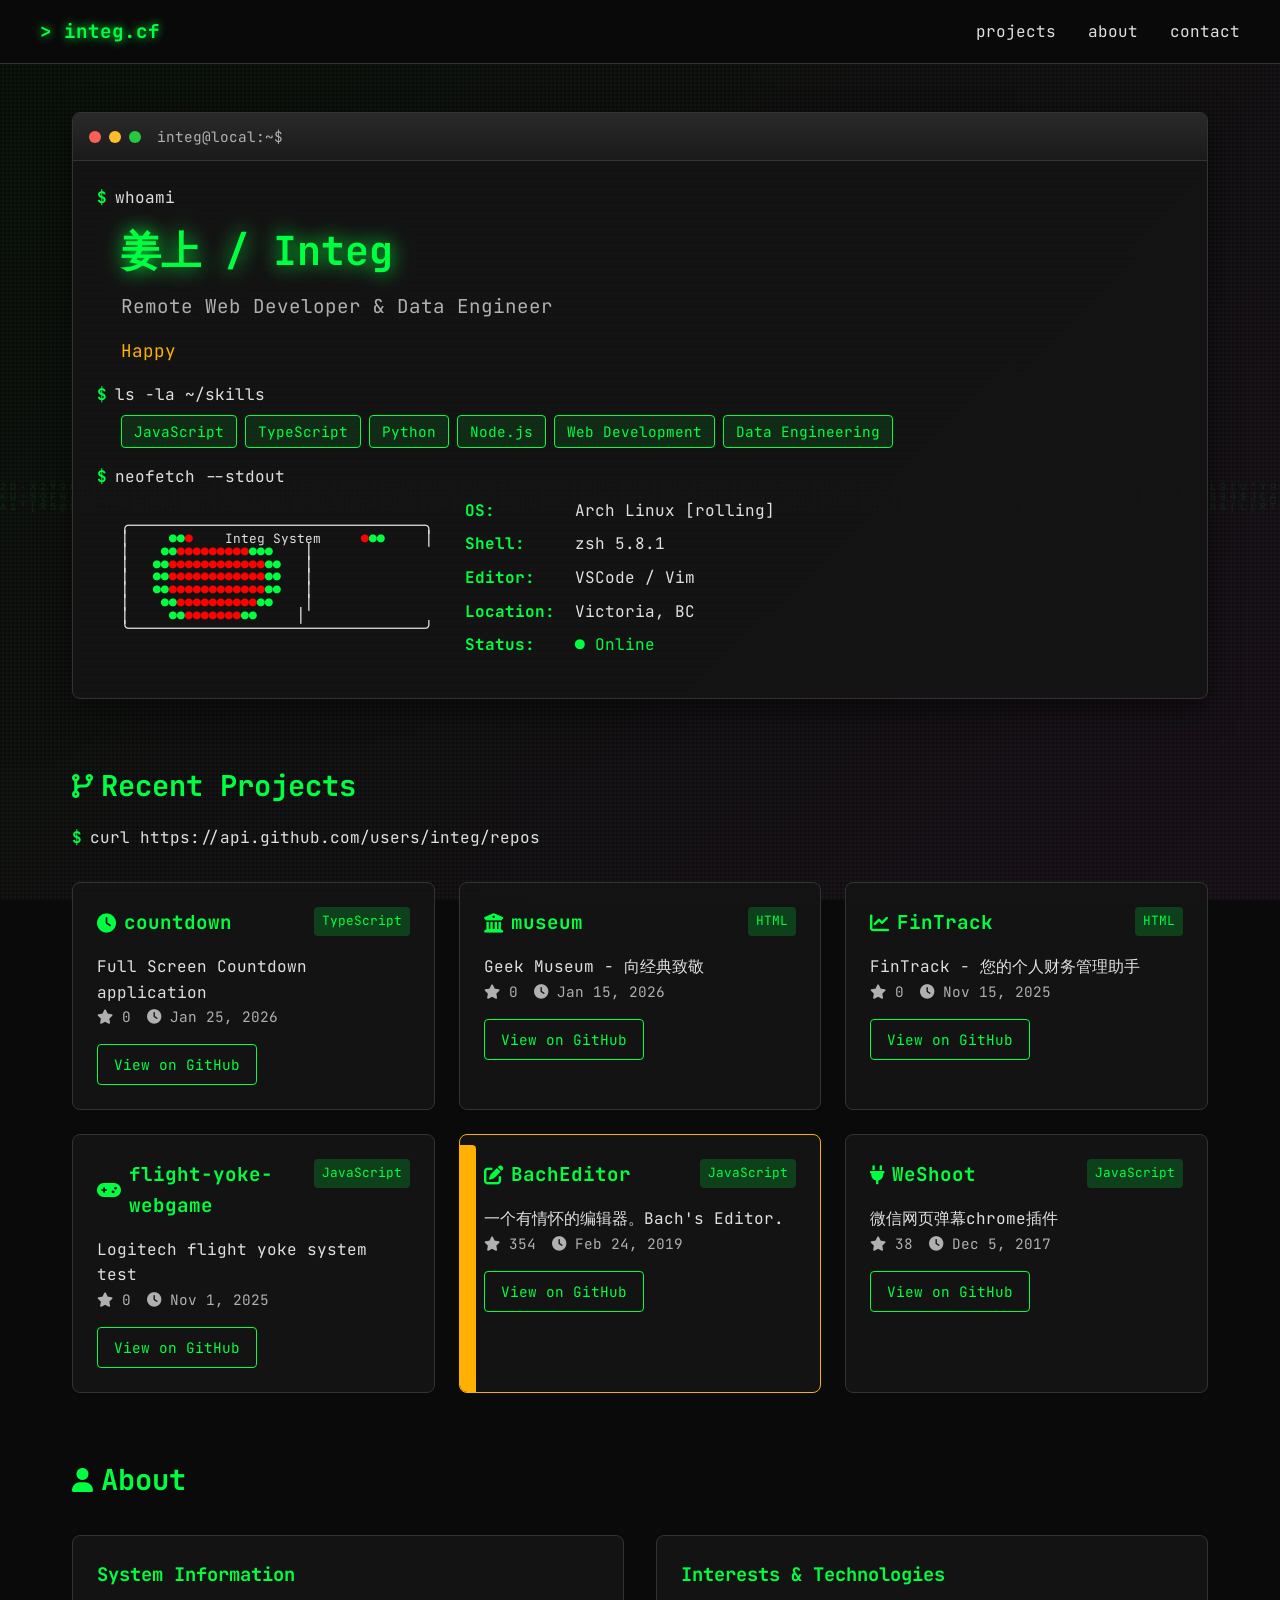
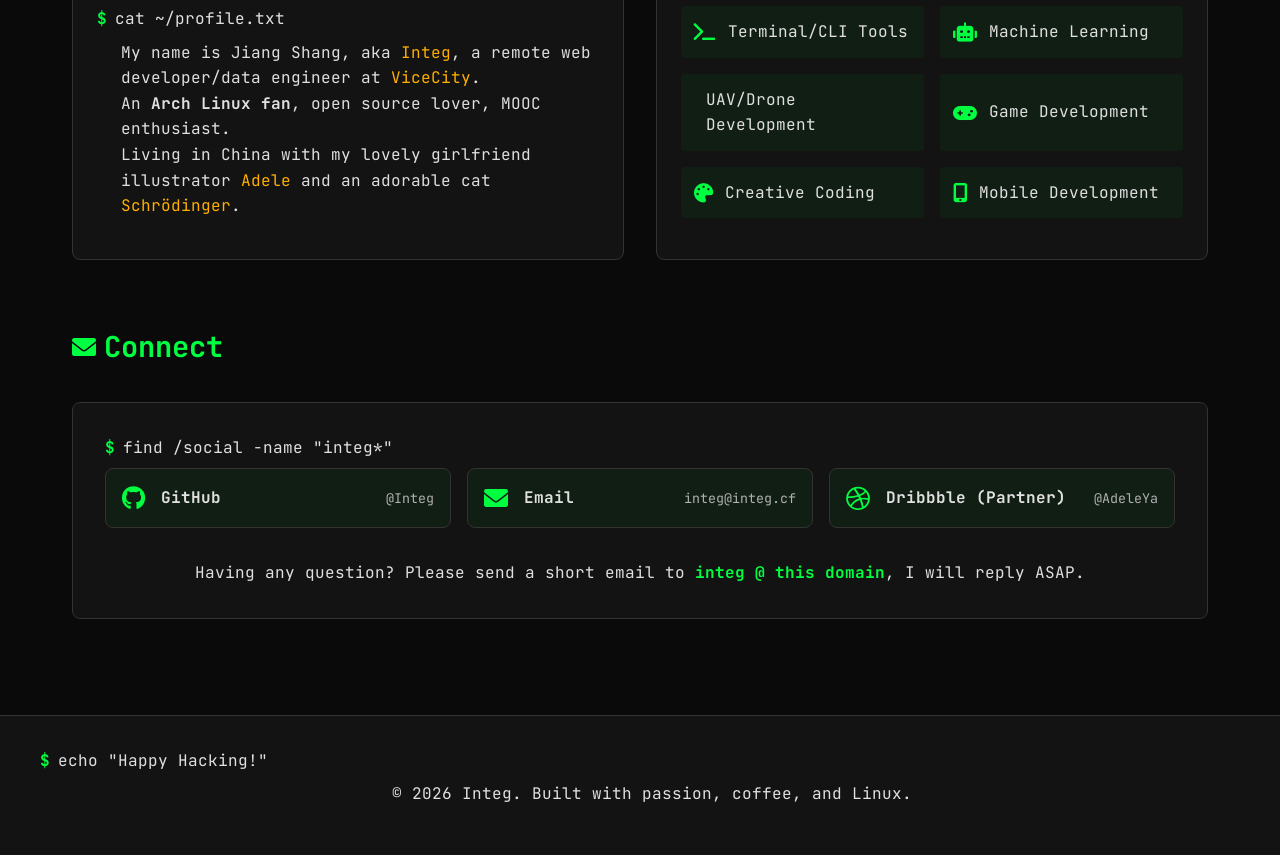
==== index.html @ 6ae7b2b6 "Redesign website with modern geek terminal interface - Add new index.html with terminal-style layout" ====
<!DOCTYPE html>
<html lang="en">
<head>
    <meta charset="UTF-8">
    <meta name="viewport" content="width=device-width, initial-scale=1.0">
    <title>Integ // Happy Hacking!</title>
    <link rel="stylesheet" href="assets/css/style.css">
    <link href="https://fonts.googleapis.com/css2?family=JetBrains+Mono:wght@400;700&family=Space+Mono:wght@400;700&display=swap" rel="stylesheet">
    <link rel="stylesheet" href="https://cdnjs.cloudflare.com/ajax/libs/font-awesome/6.0.0/css/all.min.css">
</head>
<body>
    <div class="matrix-bg"></div>
    
    <header class="header">
        <nav class="nav">
            <div class="nav-brand">&gt; integ.cf</div>
            <div class="nav-menu">
                <a href="#projects" class="nav-link">projects</a>
                <a href="#about" class="nav-link">about</a>
                <a href="#contact" class="nav-link">contact</a>
            </div>
        </nav>
    </header>

    <main class="main">
        <section class="hero">
            <div class="terminal">
                <div class="terminal-header">
                    <div class="terminal-buttons">
                        <span class="btn close"></span>
                        <span class="btn minimize"></span>
                        <span class="btn maximize"></span>
                    </div>
                    <div class="terminal-title">integ@local:~$</div>
                </div>
                <div class="terminal-body">
                    <div class="terminal-line">
                        <span class="prompt">$</span>
                        <span class="command">whoami</span>
                    </div>
                    <div class="output">
                        <h1>姜上 / Integ</h1>
                        <p class="subtitle">Remote Web Developer & Data Engineer</p>
                        <p class="typing-text">Happy Hacking! <span class="cursor">|</span></p>
                    </div>
                    
                    <div class="terminal-line">
                        <span class="prompt">$</span>
                        <span class="command">ls -la ~/skills</span>
                    </div>
                    <div class="output skills">
                        <div class="skill-tag">JavaScript</div>
                        <div class="skill-tag">TypeScript</div>
                        <div class="skill-tag">Python</div>
                        <div class="skill-tag">Node.js</div>
                        <div class="skill-tag">Web Development</div>
                        <div class="skill-tag">Data Engineering</div>
                    </div>

                    <div class="terminal-line">
                        <span class="prompt">$</span>
                        <span class="command">neofetch --stdout</span>
                    </div>
                    <div class="output neofetch">
                        <div class="neofetch-content">
                            <div class="ascii-art">
╭─────────────────────────────────────╮
│     <span class="green">●</span><span class="green">●</span><span class="red">●</span>    Integ System     <span class="red">●</span><span class="green">●</span><span class="green">●</span>     │
│    <span class="green">●</span><span class="green">●</span><span class="red">●</span><span class="red">●</span><span class="red">●</span><span class="red">●</span><span class="red">●</span><span class="red">●</span><span class="red">●</span><span class="red">●</span><span class="red">●</span><span class="green">●</span><span class="green">●</span><span class="green">●</span>    │
│   <span class="green">●</span><span class="green">●</span><span class="red">●</span><span class="red">●</span><span class="red">●</span><span class="red">●</span><span class="red">●</span><span class="red">●</span><span class="red">●</span><span class="red">●</span><span class="red">●</span><span class="red">●</span><span class="red">●</span><span class="red">●</span><span class="green">●</span><span class="green">●</span>   │
│   <span class="green">●</span><span class="green">●</span><span class="red">●</span><span class="red">●</span><span class="red">●</span><span class="red">●</span><span class="red">●</span><span class="red">●</span><span class="red">●</span><span class="red">●</span><span class="red">●</span><span class="red">●</span><span class="red">●</span><span class="red">●</span><span class="green">●</span><span class="green">●</span>   │
│   <span class="green">●</span><span class="green">●</span><span class="red">●</span><span class="red">●</span><span class="red">●</span><span class="red">●</span><span class="red">●</span><span class="red">●</span><span class="red">●</span><span class="red">●</span><span class="red">●</span><span class="red">●</span><span class="red">●</span><span class="red">●</span><span class="green">●</span><span class="green">●</span>   │
│    <span class="green">●</span><span class="green">●</span><span class="red">●</span><span class="red">●</span><span class="red">●</span><span class="red">●</span><span class="red">●</span><span class="red">●</span><span class="red">●</span><span class="red">●</span><span class="red">●</span><span class="red">●</span><span class="green">●</span><span class="green">●</span>    │
│     <span class="green">●</span><span class="green">●</span><span class="red">●</span><span class="red">●</span><span class="red">●</span><span class="red">●</span><span class="red">●</span><span class="red">●</span><span class="red">●</span><span class="green">●</span><span class="green">●</span>     │
╰─────────────────────────────────────╯
                            </div>
                            <div class="system-info">
                                <div><span class="label">OS:</span> Arch Linux [rolling]</div>
                                <div><span class="label">Shell:</span> zsh 5.8.1</div>
                                <div><span class="label">Editor:</span> VSCode / Vim</div>
                                <div><span class="label">Location:</span> Victoria, BC</div>
                                <div><span class="label">Status:</span> <span class="green">● Online</span></div>
                            </div>
                        </div>
                    </div>
                </div>
            </div>
        </section>

        <section id="projects" class="projects">
            <div class="section-header">
                <h2><i class="fas fa-code-branch"></i> Recent Projects</h2>
                <div class="terminal-line">
                    <span class="prompt">$</span>
                    <span class="command">curl https://api.github.com/users/integ/repos</span>
                </div>
            </div>
            
            <div class="projects-grid">
                <div class="project-card">
                    <div class="project-header">
                        <h3><i class="fas fa-clock"></i> countdown</h3>
                        <span class="project-lang">TypeScript</span>
                    </div>
                    <p>Full Screen Countdown application</p>
                    <div class="project-stats">
                        <span class="stars"><i class="fas fa-star"></i> 0</span>
                        <span class="updated"><i class="fas fa-clock"></i> Jan 25, 2026</span>
                    </div>
                    <a href="https://github.com/Integ/countdown" target="_blank" class="project-link">View on GitHub</a>
                </div>

                <div class="project-card">
                    <div class="project-header">
                        <h3><i class="fas fa-museum"></i> museum</h3>
                        <span class="project-lang">HTML</span>
                    </div>
                    <p>Geek Museum - 向经典致敬</p>
                    <div class="project-stats">
                        <span class="stars"><i class="fas fa-star"></i> 0</span>
                        <span class="updated"><i class="fas fa-clock"></i> Jan 15, 2026</span>
                    </div>
                    <a href="https://github.com/Integ/museum" target="_blank" class="project-link">View on GitHub</a>
                </div>

                <div class="project-card">
                    <div class="project-header">
                        <h3><i class="fas fa-chart-line"></i> FinTrack</h3>
                        <span class="project-lang">HTML</span>
                    </div>
                    <p>FinTrack - 您的个人财务管理助手</p>
                    <div class="project-stats">
                        <span class="stars"><i class="fas fa-star"></i> 0</span>
                        <span class="updated"><i class="fas fa-clock"></i> Nov 15, 2025</span>
                    </div>
                    <a href="https://github.com/Integ/FinTrack" target="_blank" class="project-link">View on GitHub</a>
                </div>

                <div class="project-card">
                    <div class="project-header">
                        <h3><i class="fas fa-gamepad"></i> flight-yoke-webgame</h3>
                        <span class="project-lang">JavaScript</span>
                    </div>
                    <p>Logitech flight yoke system test</p>
                    <div class="project-stats">
                        <span class="stars"><i class="fas fa-star"></i> 0</span>
                        <span class="updated"><i class="fas fa-clock"></i> Nov 1, 2025</span>
                    </div>
                    <a href="https://github.com/Integ/flight-yoke-webgame" target="_blank" class="project-link">View on GitHub</a>
                </div>

                <div class="project-card featured">
                    <div class="project-header">
                        <h3><i class="fas fa-edit"></i> BachEditor</h3>
                        <span class="project-lang">JavaScript</span>
                    </div>
                    <p>一个有情怀的编辑器。Bach's Editor.</p>
                    <div class="project-stats">
                        <span class="stars"><i class="fas fa-star"></i> 354</span>
                        <span class="updated"><i class="fas fa-clock"></i> Feb 24, 2019</span>
                    </div>
                    <a href="https://github.com/Integ/BachEditor" target="_blank" class="project-link">View on GitHub</a>
                </div>

                <div class="project-card">
                    <div class="project-header">
                        <h3><i class="fas fa-plug"></i> WeShoot</h3>
                        <span class="project-lang">JavaScript</span>
                    </div>
                    <p>微信网页弹幕chrome插件</p>
                    <div class="project-stats">
                        <span class="stars"><i class="fas fa-star"></i> 38</span>
                        <span class="updated"><i class="fas fa-clock"></i> Dec 5, 2017</span>
                    </div>
                    <a href="https://github.com/Integ/WeShoot" target="_blank" class="project-link">View on GitHub</a>
                </div>
            </div>
        </section>

        <section id="about" class="about">
            <div class="section-header">
                <h2><i class="fas fa-user"></i> About</h2>
            </div>
            
            <div class="about-content">
                <div class="about-card">
                    <h3>System Information</h3>
                    <div class="terminal-line">
                        <span class="prompt">$</span>
                        <span class="command">cat ~/profile.txt</span>
                    </div>
                    <div class="output">
                        <p>My name is Jiang Shang, aka <a href="https://github.com/Integ">Integ</a>, a remote web developer/data engineer at <a href="http://vice.city">ViceCity</a>.</p>
                        <p>An <strong>Arch Linux fan</strong>, open source lover, MOOC enthusiast.</p>
                        <p>Living in China with my lovely girlfriend illustrator <a href="https://dribbble.com/AdeleYa">Adele</a> and an adorable cat <a href="https://photos.app.goo.gl/PA9k623hd6V7oSvd7">Schrödinger</a>.</p>
                    </div>
                </div>

                <div class="about-card">
                    <h3>Interests & Technologies</h3>
                    <div class="interests-grid">
                        <div class="interest-item">
                            <i class="fas fa-terminal"></i>
                            <span>Terminal/CLI Tools</span>
                        </div>
                        <div class="interest-item">
                            <i class="fas fa-robot"></i>
                            <span>Machine Learning</span>
                        </div>
                        <div class="interest-item">
                            <i class="fas fa-drone"></i>
                            <span>UAV/Drone Development</span>
                        </div>
                        <div class="interest-item">
                            <i class="fas fa-gamepad"></i>
                            <span>Game Development</span>
                        </div>
                        <div class="interest-item">
                            <i class="fas fa-palette"></i>
                            <span>Creative Coding</span>
                        </div>
                        <div class="interest-item">
                            <i class="fas fa-mobile-alt"></i>
                            <span>Mobile Development</span>
                        </div>
                    </div>
                </div>
            </div>
        </section>

        <section id="contact" class="contact">
            <div class="section-header">
                <h2><i class="fas fa-envelope"></i> Connect</h2>
            </div>
            
            <div class="contact-content">
                <div class="terminal-line">
                    <span class="prompt">$</span>
                    <span class="command">find /social -name "integ*"</span>
                </div>
                
                <div class="social-links">
                    <a href="https://github.com/Integ" target="_blank" class="social-link">
                        <i class="fab fa-github"></i>
                        <span>GitHub</span>
                        <small>@Integ</small>
                    </a>
                    <a href="mailto:integ@integ.cf" class="social-link">
                        <i class="fas fa-envelope"></i>
                        <span>Email</span>
                        <small>integ@integ.cf</small>
                    </a>
                    <a href="https://dribbble.com/AdeleYa" target="_blank" class="social-link">
                        <i class="fab fa-dribbble"></i>
                        <span>Dribbble (Partner)</span>
                        <small>@AdeleYa</small>
                    </a>
                </div>

                <div class="contact-form">
                    <p>Having any question? Please send a short email to <strong>integ @ this domain</strong>, I will reply ASAP.</p>
                </div>
            </div>
        </section>
    </main>

    <footer class="footer">
        <div class="footer-content">
            <div class="terminal-line">
                <span class="prompt">$</span>
                <span class="command">echo "Happy Hacking!"</span>
            </div>
            <div class="output">
                <p>&copy; 2026 Integ. Built with passion, coffee, and Linux.</p>
            </div>
        </div>
    </footer>

    <script src="assets/js/main.js"></script>
</body>
</html>
---- assets/css/style.css ----
/* Reset and Base Styles */
* {
    margin: 0;
    padding: 0;
    box-sizing: border-box;
}

:root {
    --terminal-green: #00ff00;
    --terminal-amber: #ffb000;
    --terminal-red: #ff0000;
    --terminal-bg: #0a0a0a;
    --terminal-border: #333;
    --text-primary: #e0e0e0;
    --text-secondary: #b0b0b0;
    --accent-color: #00ff41;
    --card-bg: rgba(20, 20, 20, 0.9);
    --hover-bg: rgba(0, 255, 65, 0.1);
}

body {
    font-family: 'JetBrains Mono', 'Space Mono', monospace;
    background: var(--terminal-bg);
    color: var(--text-primary);
    line-height: 1.6;
    overflow-x: hidden;
    min-height: 100vh;
}

/* Matrix Background Effect */
.matrix-bg {
    position: fixed;
    top: 0;
    left: 0;
    width: 100%;
    height: 100%;
    background: linear-gradient(135deg, #0a0a0a 0%, #1a0a1a 100%);
    z-index: -2;
}

.matrix-bg::before {
    content: '';
    position: absolute;
    top: 0;
    left: 0;
    width: 100%;
    height: 100%;
    background: 
        repeating-linear-gradient(
            0deg,
            transparent,
            transparent 2px,
            rgba(0, 255, 0, 0.03) 2px,
            rgba(0, 255, 0, 0.03) 4px
        ),
        repeating-linear-gradient(
            90deg,
            transparent,
            transparent 2px,
            rgba(0, 255, 0, 0.03) 2px,
            rgba(0, 255, 0, 0.03) 4px
        );
    animation: matrix-scan 20s linear infinite;
    z-index: -1;
}

@keyframes matrix-scan {
    0% { transform: translateY(0); }
    100% { transform: translateY(20px); }
}

/* Header and Navigation */
.header {
    position: fixed;
    top: 0;
    width: 100%;
    background: rgba(10, 10, 10, 0.95);
    backdrop-filter: blur(10px);
    border-bottom: 1px solid var(--terminal-border);
    z-index: 1000;
    padding: 1rem 2rem;
}

.nav {
    display: flex;
    justify-content: space-between;
    align-items: center;
    max-width: 1200px;
    margin: 0 auto;
}

.nav-brand {
    font-size: 1.2rem;
    font-weight: 700;
    color: var(--accent-color);
    text-shadow: 0 0 10px var(--accent-color);
}

.nav-menu {
    display: flex;
    gap: 2rem;
}

.nav-link {
    color: var(--text-primary);
    text-decoration: none;
    transition: all 0.3s ease;
    position: relative;
}

.nav-link:hover {
    color: var(--accent-color);
    text-shadow: 0 0 5px var(--accent-color);
}

.nav-link::after {
    content: '';
    position: absolute;
    bottom: -5px;
    left: 0;
    width: 0;
    height: 2px;
    background: var(--accent-color);
    transition: width 0.3s ease;
}

.nav-link:hover::after {
    width: 100%;
}

/* Main Content */
.main {
    margin-top: 80px;
    padding: 2rem;
    max-width: 1200px;
    margin-left: auto;
    margin-right: auto;
}

/* Terminal Component */
.terminal {
    background: var(--card-bg);
    border: 1px solid var(--terminal-border);
    border-radius: 8px;
    overflow: hidden;
    margin-bottom: 2rem;
    box-shadow: 0 10px 30px rgba(0, 0, 0, 0.5);
}

.terminal-header {
    background: linear-gradient(180deg, #2a2a2a 0%, #1a1a1a 100%);
    padding: 0.75rem 1rem;
    display: flex;
    align-items: center;
    gap: 1rem;
    border-bottom: 1px solid var(--terminal-border);
}

.terminal-buttons {
    display: flex;
    gap: 0.5rem;
}

.btn {
    width: 12px;
    height: 12px;
    border-radius: 50%;
    display: inline-block;
}

.btn.close { background: #ff5f56; }
.btn.minimize { background: #ffbd2e; }
.btn.maximize { background: #27c93f; }

.terminal-title {
    flex: 1;
    font-size: 0.9rem;
    color: var(--text-secondary);
}

.terminal-body {
    padding: 1.5rem;
    font-family: 'JetBrains Mono', monospace;
}

.terminal-line {
    display: flex;
    align-items: center;
    margin-bottom: 0.5rem;
}

.prompt {
    color: var(--accent-color);
    margin-right: 0.5rem;
    font-weight: bold;
}

.command {
    color: var(--text-primary);
}

.output {
    margin-left: 1.5rem;
    margin-bottom: 1rem;
}

.output h1 {
    color: var(--accent-color);
    font-size: 2.5rem;
    margin-bottom: 0.5rem;
    text-shadow: 0 0 20px var(--accent-color);
}

.subtitle {
    color: var(--text-secondary);
    font-size: 1.2rem;
    margin-bottom: 1rem;
}

.typing-text {
    color: var(--terminal-amber);
    font-size: 1.1rem;
}

.cursor {
    animation: blink 1s infinite;
}

@keyframes blink {
    0%, 50% { opacity: 1; }
    51%, 100% { opacity: 0; }
}

/* Skills */
.skills {
    display: flex;
    flex-wrap: wrap;
    gap: 0.5rem;
}

.skill-tag {
    background: rgba(0, 255, 65, 0.1);
    border: 1px solid var(--accent-color);
    color: var(--accent-color);
    padding: 0.25rem 0.75rem;
    border-radius: 4px;
    font-size: 0.9rem;
}

/* Neofetch Output */
.neofetch-content {
    display: flex;
    gap: 2rem;
    align-items: center;
}

.ascii-art {
    font-size: 0.8rem;
    line-height: 1;
    white-space: pre;
}

.green { color: var(--accent-color); }
.red { color: var(--terminal-red); }

.system-info {
    display: flex;
    flex-direction: column;
    gap: 0.5rem;
}

.label {
    color: var(--accent-color);
    font-weight: bold;
    min-width: 100px;
    display: inline-block;
}

/* Sections */
section {
    margin-bottom: 4rem;
}

.section-header {
    margin-bottom: 2rem;
}

.section-header h2 {
    color: var(--accent-color);
    font-size: 1.8rem;
    margin-bottom: 1rem;
    display: flex;
    align-items: center;
    gap: 0.5rem;
}

.section-header h2 i {
    font-size: 1.5rem;
}

/* Projects Grid */
.projects-grid {
    display: grid;
    grid-template-columns: repeat(auto-fit, minmax(350px, 1fr));
    gap: 1.5rem;
}

.project-card {
    background: var(--card-bg);
    border: 1px solid var(--terminal-border);
    border-radius: 8px;
    padding: 1.5rem;
    transition: all 0.3s ease;
    position: relative;
    overflow: hidden;
}

.project-card::before {
    content: '';
    position: absolute;
    top: 0;
    left: -100%;
    width: 100%;
    height: 100%;
    background: linear-gradient(90deg, transparent, rgba(0, 255, 65, 0.1), transparent);
    transition: left 0.5s ease;
}

.project-card:hover::before {
    left: 100%;
}

.project-card:hover {
    border-color: var(--accent-color);
    transform: translateY(-5px);
    box-shadow: 0 10px 30px rgba(0, 255, 65, 0.2);
}

.project-card.featured {
    border-color: var(--terminal-amber);
}

.project-card.featured::before {
    content: '⭐ FEATURED';
    position: absolute;
    top: 10px;
    right: 10px;
    background: var(--terminal-amber);
    color: var(--terminal-bg);
    padding: 0.25rem 0.5rem;
    border-radius: 4px;
    font-size: 0.7rem;
    font-weight: bold;
}

.project-header {
    display: flex;
    justify-content: space-between;
    align-items: flex-start;
    margin-bottom: 1rem;
}

.project-header h3 {
    color: var(--accent-color);
    font-size: 1.2rem;
    display: flex;
    align-items: center;
    gap: 0.5rem;
}

.project-lang {
    background: rgba(0, 255, 65, 0.2);
    color: var(--accent-color);
    padding: 0.25rem 0.5rem;
    border-radius: 4px;
    font-size: 0.8rem;
}

.project-stats {
    display: flex;
    gap: 1rem;
    margin-bottom: 1rem;
    color: var(--text-secondary);
    font-size: 0.9rem;
}

.project-link {
    display: inline-block;
    background: transparent;
    color: var(--accent-color);
    text-decoration: none;
    border: 1px solid var(--accent-color);
    padding: 0.5rem 1rem;
    border-radius: 4px;
    transition: all 0.3s ease;
    font-size: 0.9rem;
}

.project-link:hover {
    background: var(--accent-color);
    color: var(--terminal-bg);
    box-shadow: 0 0 15px var(--accent-color);
}

/* About Section */
.about-content {
    display: grid;
    grid-template-columns: 1fr 1fr;
    gap: 2rem;
}

.about-card {
    background: var(--card-bg);
    border: 1px solid var(--terminal-border);
    border-radius: 8px;
    padding: 1.5rem;
}

.about-card h3 {
    color: var(--accent-color);
    margin-bottom: 1rem;
    display: flex;
    align-items: center;
    gap: 0.5rem;
}

.about-card a {
    color: var(--terminal-amber);
    text-decoration: none;
}

.about-card a:hover {
    text-decoration: underline;
}

.interests-grid {
    display: grid;
    grid-template-columns: repeat(2, 1fr);
    gap: 1rem;
}

.interest-item {
    display: flex;
    align-items: center;
    gap: 0.75rem;
    padding: 0.75rem;
    background: rgba(0, 255, 65, 0.05);
    border: 1px solid transparent;
    border-radius: 4px;
    transition: all 0.3s ease;
}

.interest-item:hover {
    border-color: var(--accent-color);
    background: rgba(0, 255, 65, 0.1);
}

.interest-item i {
    color: var(--accent-color);
    font-size: 1.2rem;
}

/* Contact Section */
.contact-content {
    background: var(--card-bg);
    border: 1px solid var(--terminal-border);
    border-radius: 8px;
    padding: 2rem;
}

.social-links {
    display: grid;
    grid-template-columns: repeat(auto-fit, minmax(250px, 1fr));
    gap: 1rem;
    margin-bottom: 2rem;
}

.social-link {
    display: flex;
    align-items: center;
    gap: 1rem;
    padding: 1rem;
    background: rgba(0, 255, 65, 0.05);
    border: 1px solid var(--terminal-border);
    border-radius: 8px;
    text-decoration: none;
    color: var(--text-primary);
    transition: all 0.3s ease;
}

.social-link:hover {
    border-color: var(--accent-color);
    background: rgba(0, 255, 65, 0.1);
    transform: translateY(-2px);
}

.social-link i {
    font-size: 1.5rem;
    color: var(--accent-color);
}

.social-link span {
    font-weight: bold;
}

.social-link small {
    color: var(--text-secondary);
    margin-left: auto;
}

.contact-form {
    text-align: center;
}

.contact-form strong {
    color: var(--accent-color);
}

/* Footer */
.footer {
    background: var(--card-bg);
    border-top: 1px solid var(--terminal-border);
    padding: 2rem;
    text-align: center;
}

.footer-content {
    max-width: 1200px;
    margin: 0 auto;
}

/* Responsive Design */
@media (max-width: 768px) {
    .nav {
        flex-direction: column;
        gap: 1rem;
    }
    
    .main {
        margin-top: 120px;
        padding: 1rem;
    }
    
    .neofetch-content {
        flex-direction: column;
        align-items: flex-start;
    }
    
    .projects-grid {
        grid-template-columns: 1fr;
    }
    
    .about-content {
        grid-template-columns: 1fr;
    }
    
    .social-links {
        grid-template-columns: 1fr;
    }
    
    .interests-grid {
        grid-template-columns: 1fr;
    }
    
    .ascii-art {
        font-size: 0.6rem;
    }
}

/* Scrollbar Styling */
::-webkit-scrollbar {
    width: 8px;
}

::-webkit-scrollbar-track {
    background: var(--terminal-bg);
}

::-webkit-scrollbar-thumb {
    background: var(--accent-color);
    border-radius: 4px;
}

::-webkit-scrollbar-thumb:hover {
    background: var(--terminal-amber);
}

/* Selection */
::selection {
    background: var(--accent-color);
    color: var(--terminal-bg);
}

::-moz-selection {
    background: var(--accent-color);
    color: var(--terminal-bg);
}
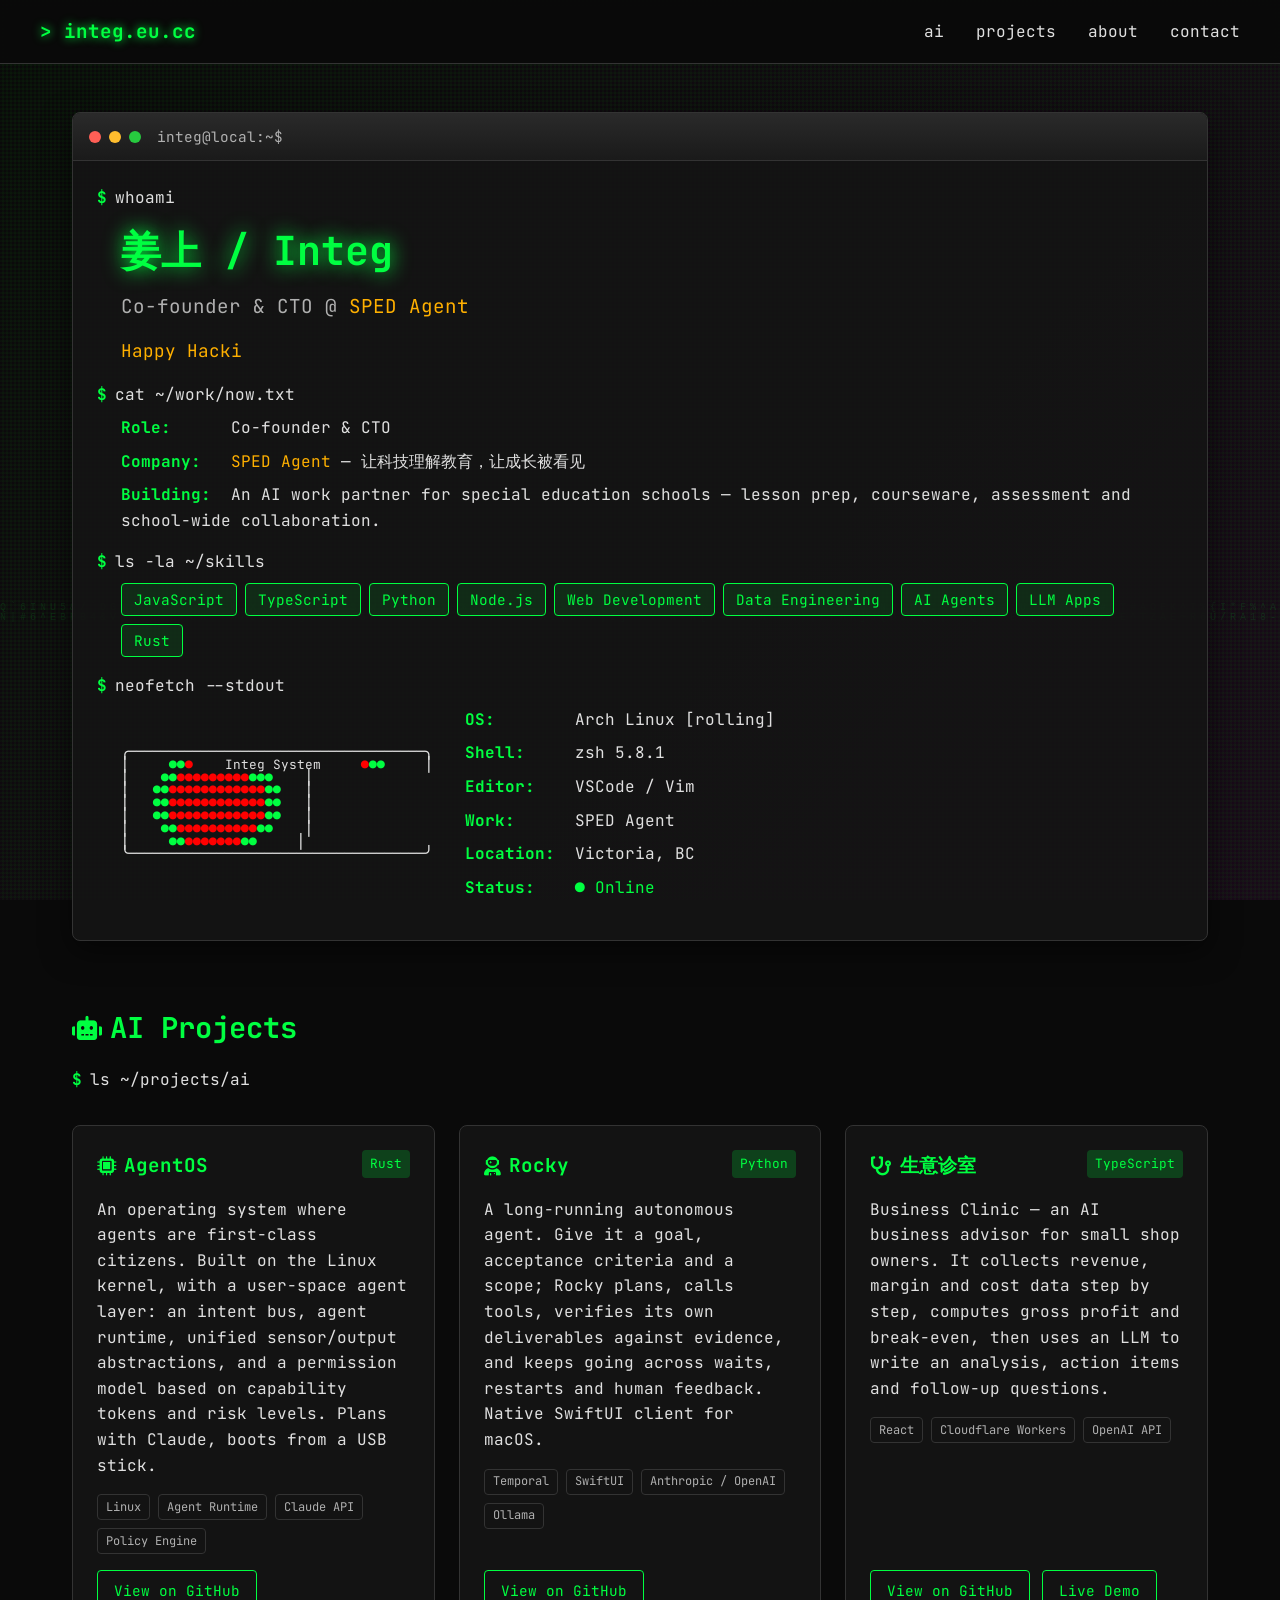
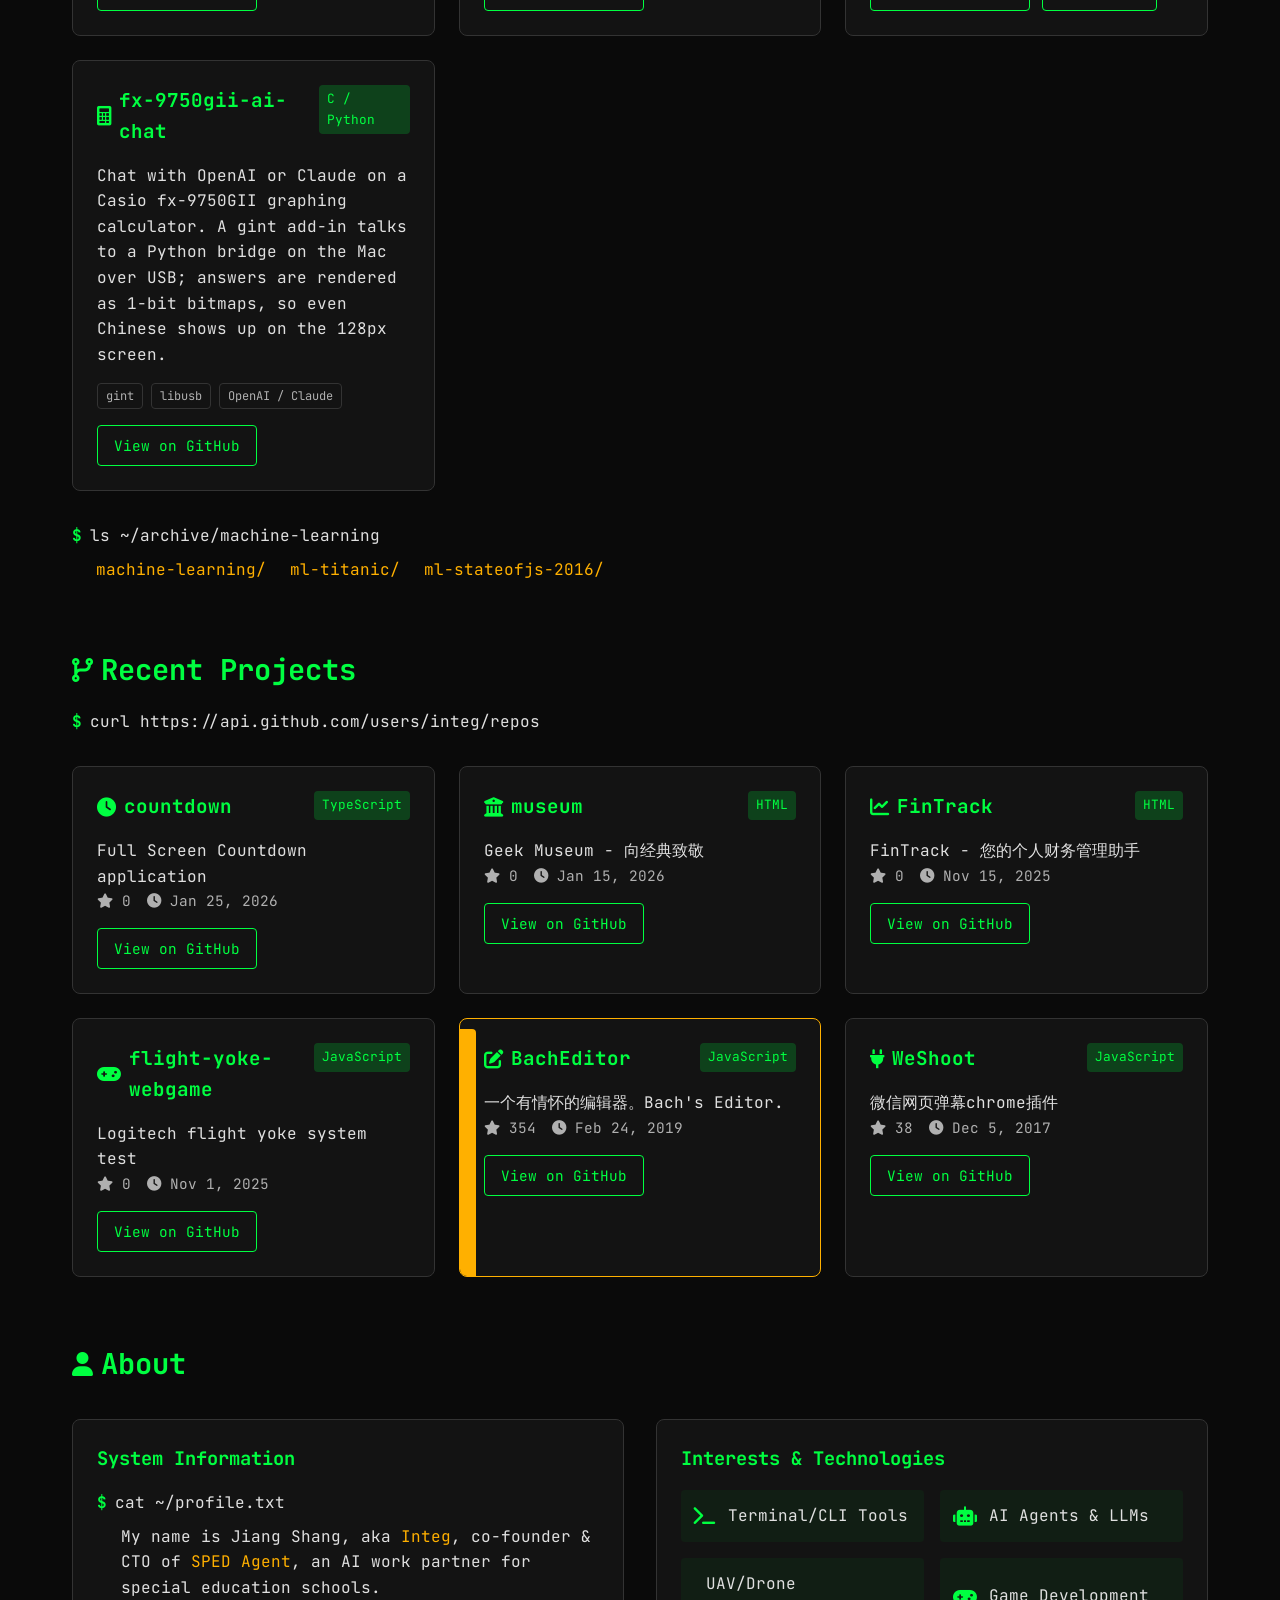
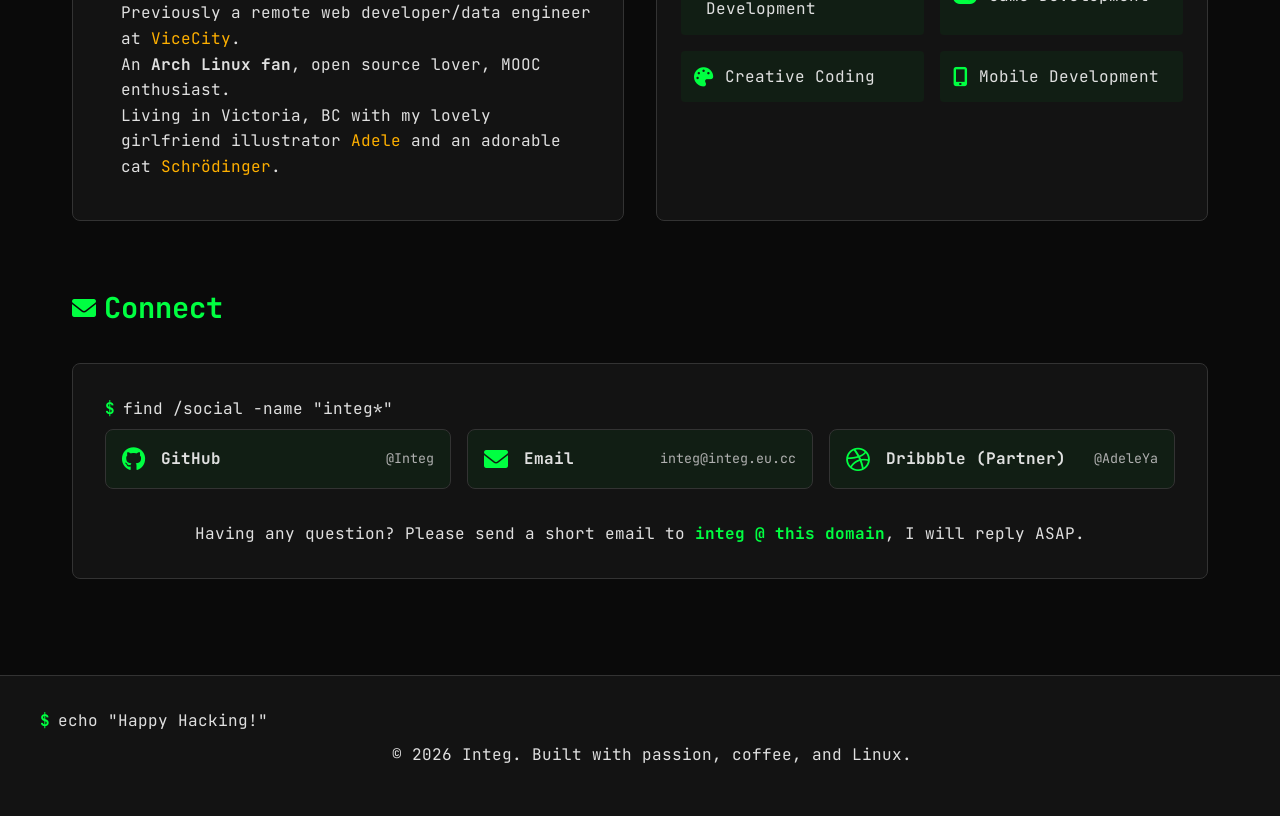
==== commit 89c65c78: "Update profile for SPED Agent and add AI projects - Show current role as Co-founder & CTO of SPED Ag" ====
--- a/index.html
+++ b/index.html
@@ -4,6 +4,7 @@
     <meta charset="UTF-8">
     <meta name="viewport" content="width=device-width, initial-scale=1.0">
     <title>Integ // Happy Hacking!</title>
+    <meta name="description" content="姜上 / Integ — Co-founder &amp; CTO of SPED Agent, building AI agents for special education.">
     <link rel="stylesheet" href="assets/css/style.css">
     <link href="https://fonts.googleapis.com/css2?family=JetBrains+Mono:wght@400;700&family=Space+Mono:wght@400;700&display=swap" rel="stylesheet">
     <link rel="stylesheet" href="https://cdnjs.cloudflare.com/ajax/libs/font-awesome/6.0.0/css/all.min.css">
@@ -13,8 +14,9 @@
     
     <header class="header">
         <nav class="nav">
-            <div class="nav-brand">&gt; integ.cf</div>
+            <div class="nav-brand">&gt; integ.eu.cc</div>
             <div class="nav-menu">
+                <a href="#ai" class="nav-link">ai</a>
                 <a href="#projects" class="nav-link">projects</a>
                 <a href="#about" class="nav-link">about</a>
                 <a href="#contact" class="nav-link">contact</a>
@@ -40,10 +42,20 @@
                     </div>
                     <div class="output">
                         <h1>姜上 / Integ</h1>
-                        <p class="subtitle">Remote Web Developer & Data Engineer</p>
+                        <p class="subtitle">Co-founder &amp; CTO @ <a href="https://spedagent.com" target="_blank">SPED Agent</a></p>
                         <p class="typing-text">Happy Hacking! <span class="cursor">|</span></p>
                     </div>
                     
+                    <div class="terminal-line">
+                        <span class="prompt">$</span>
+                        <span class="command">cat ~/work/now.txt</span>
+                    </div>
+                    <div class="output now-info">
+                        <div><span class="label">Role:</span> Co-founder &amp; CTO</div>
+                        <div><span class="label">Company:</span> <a href="https://spedagent.com" target="_blank">SPED Agent</a> — 让科技理解教育，让成长被看见</div>
+                        <div><span class="label">Building:</span> An AI work partner for special education schools — lesson prep, courseware, assessment and school-wide collaboration.</div>
+                    </div>
+
                     <div class="terminal-line">
                         <span class="prompt">$</span>
                         <span class="command">ls -la ~/skills</span>
@@ -55,6 +67,9 @@
                         <div class="skill-tag">Node.js</div>
                         <div class="skill-tag">Web Development</div>
                         <div class="skill-tag">Data Engineering</div>
+                        <div class="skill-tag">AI Agents</div>
+                        <div class="skill-tag">LLM Apps</div>
+                        <div class="skill-tag">Rust</div>
                     </div>
 
                     <div class="terminal-line">
@@ -78,11 +93,103 @@
                                 <div><span class="label">OS:</span> Arch Linux [rolling]</div>
                                 <div><span class="label">Shell:</span> zsh 5.8.1</div>
                                 <div><span class="label">Editor:</span> VSCode / Vim</div>
+                                <div><span class="label">Work:</span> SPED Agent</div>
                                 <div><span class="label">Location:</span> Victoria, BC</div>
                                 <div><span class="label">Status:</span> <span class="green">● Online</span></div>
                             </div>
                         </div>
                     </div>
+                </div>
+            </div>
+        </section>
+
+        <section id="ai" class="projects ai-projects">
+            <div class="section-header">
+                <h2><i class="fas fa-robot"></i> AI Projects</h2>
+                <div class="terminal-line">
+                    <span class="prompt">$</span>
+                    <span class="command">ls ~/projects/ai</span>
+                </div>
+            </div>
+
+            <div class="projects-grid">
+                <div class="project-card">
+                    <div class="project-header">
+                        <h3><i class="fas fa-microchip"></i> AgentOS</h3>
+                        <span class="project-lang">Rust</span>
+                    </div>
+                    <p>An operating system where agents are first-class citizens. Built on the Linux kernel, with a user-space agent layer: an intent bus, agent runtime, unified sensor/output abstractions, and a permission model based on capability tokens and risk levels. Plans with Claude, boots from a USB stick.</p>
+                    <div class="project-tags">
+                        <span class="project-tag">Linux</span>
+                        <span class="project-tag">Agent Runtime</span>
+                        <span class="project-tag">Claude API</span>
+                        <span class="project-tag">Policy Engine</span>
+                    </div>
+                    <div class="project-links">
+                        <a href="https://github.com/Integ/agentos" target="_blank" class="project-link">View on GitHub</a>
+                    </div>
+                </div>
+
+                <div class="project-card">
+                    <div class="project-header">
+                        <h3><i class="fas fa-user-astronaut"></i> Rocky</h3>
+                        <span class="project-lang">Python</span>
+                    </div>
+                    <p>A long-running autonomous agent. Give it a goal, acceptance criteria and a scope; Rocky plans, calls tools, verifies its own deliverables against evidence, and keeps going across waits, restarts and human feedback. Native SwiftUI client for macOS.</p>
+                    <div class="project-tags">
+                        <span class="project-tag">Temporal</span>
+                        <span class="project-tag">SwiftUI</span>
+                        <span class="project-tag">Anthropic / OpenAI</span>
+                        <span class="project-tag">Ollama</span>
+                    </div>
+                    <div class="project-links">
+                        <a href="https://github.com/Integ/Rocky" target="_blank" class="project-link">View on GitHub</a>
+                    </div>
+                </div>
+
+                <div class="project-card">
+                    <div class="project-header">
+                        <h3><i class="fas fa-stethoscope"></i> 生意诊室</h3>
+                        <span class="project-lang">TypeScript</span>
+                    </div>
+                    <p>Business Clinic — an AI business advisor for small shop owners. It collects revenue, margin and cost data step by step, computes gross profit and break-even, then uses an LLM to write an analysis, action items and follow-up questions.</p>
+                    <div class="project-tags">
+                        <span class="project-tag">React</span>
+                        <span class="project-tag">Cloudflare Workers</span>
+                        <span class="project-tag">OpenAI API</span>
+                    </div>
+                    <div class="project-links">
+                        <a href="https://github.com/Integ/business-clinic" target="_blank" class="project-link">View on GitHub</a>
+                        <a href="https://vbot.eu.cc" target="_blank" class="project-link">Live Demo</a>
+                    </div>
+                </div>
+
+                <div class="project-card">
+                    <div class="project-header">
+                        <h3><i class="fas fa-calculator"></i> fx-9750gii-ai-chat</h3>
+                        <span class="project-lang">C / Python</span>
+                    </div>
+                    <p>Chat with OpenAI or Claude on a Casio fx-9750GII graphing calculator. A gint add-in talks to a Python bridge on the Mac over USB; answers are rendered as 1-bit bitmaps, so even Chinese shows up on the 128px screen.</p>
+                    <div class="project-tags">
+                        <span class="project-tag">gint</span>
+                        <span class="project-tag">libusb</span>
+                        <span class="project-tag">OpenAI / Claude</span>
+                    </div>
+                    <div class="project-links">
+                        <a href="https://github.com/Integ/fx-9750gii-ai-chat" target="_blank" class="project-link">View on GitHub</a>
+                    </div>
+                </div>
+            </div>
+
+            <div class="ml-archive">
+                <div class="terminal-line">
+                    <span class="prompt">$</span>
+                    <span class="command">ls ~/archive/machine-learning</span>
+                </div>
+                <div class="output">
+                    <a href="https://github.com/Integ/machine-learning" target="_blank">machine-learning/</a>
+                    <a href="https://github.com/Integ/ml-titanic" target="_blank">ml-titanic/</a>
+                    <a href="https://github.com/Integ/ml-stateofjs-2016" target="_blank">ml-stateofjs-2016/</a>
                 </div>
             </div>
         </section>
@@ -190,9 +297,10 @@
                         <span class="command">cat ~/profile.txt</span>
                     </div>
                     <div class="output">
-                        <p>My name is Jiang Shang, aka <a href="https://github.com/Integ">Integ</a>, a remote web developer/data engineer at <a href="http://vice.city">ViceCity</a>.</p>
+                        <p>My name is Jiang Shang, aka <a href="https://github.com/Integ">Integ</a>, co-founder &amp; CTO of <a href="https://spedagent.com">SPED Agent</a>, an AI work partner for special education schools.</p>
+                        <p>Previously a remote web developer/data engineer at <a href="http://vice.city">ViceCity</a>.</p>
                         <p>An <strong>Arch Linux fan</strong>, open source lover, MOOC enthusiast.</p>
-                        <p>Living in China with my lovely girlfriend illustrator <a href="https://dribbble.com/AdeleYa">Adele</a> and an adorable cat <a href="https://photos.app.goo.gl/PA9k623hd6V7oSvd7">Schrödinger</a>.</p>
+                        <p>Living in Victoria, BC with my lovely girlfriend illustrator <a href="https://dribbble.com/AdeleYa">Adele</a> and an adorable cat <a href="https://photos.app.goo.gl/PA9k623hd6V7oSvd7">Schrödinger</a>.</p>
                     </div>
                 </div>
 
@@ -205,7 +313,7 @@
                         </div>
                         <div class="interest-item">
                             <i class="fas fa-robot"></i>
-                            <span>Machine Learning</span>
+                            <span>AI Agents &amp; LLMs</span>
                         </div>
                         <div class="interest-item">
                             <i class="fas fa-drone"></i>
@@ -245,10 +353,10 @@
                         <span>GitHub</span>
                         <small>@Integ</small>
                     </a>
-                    <a href="mailto:integ@integ.cf" class="social-link">
+                    <a href="mailto:integ@integ.eu.cc" class="social-link">
                         <i class="fas fa-envelope"></i>
                         <span>Email</span>
-                        <small>integ@integ.cf</small>
+                        <small>integ@integ.eu.cc</small>
                     </a>
                     <a href="https://dribbble.com/AdeleYa" target="_blank" class="social-link">
                         <i class="fab fa-dribbble"></i>
--- a/assets/css/style.css
+++ b/assets/css/style.css
@@ -217,6 +217,26 @@
     margin-bottom: 1rem;
 }
 
+.subtitle a,
+.now-info a,
+.ml-archive a {
+    color: var(--terminal-amber);
+    text-decoration: none;
+}
+
+.subtitle a:hover,
+.now-info a:hover,
+.ml-archive a:hover {
+    text-decoration: underline;
+}
+
+/* Current Work */
+.now-info {
+    display: flex;
+    flex-direction: column;
+    gap: 0.5rem;
+}
+
 .typing-text {
     color: var(--terminal-amber);
     font-size: 1.1rem;
@@ -279,6 +299,7 @@
 /* Sections */
 section {
     margin-bottom: 4rem;
+    scroll-margin-top: 80px;
 }
 
 .section-header {
@@ -402,6 +423,44 @@
     box-shadow: 0 0 15px var(--accent-color);
 }
 
+/* AI Projects */
+.ai-projects .project-card {
+    display: flex;
+    flex-direction: column;
+}
+
+.project-tags {
+    display: flex;
+    flex-wrap: wrap;
+    gap: 0.5rem;
+    margin: 1rem 0;
+}
+
+.project-tag {
+    border: 1px solid var(--terminal-border);
+    color: var(--text-secondary);
+    padding: 0.15rem 0.5rem;
+    border-radius: 4px;
+    font-size: 0.75rem;
+}
+
+.project-links {
+    display: flex;
+    flex-wrap: wrap;
+    gap: 0.75rem;
+    margin-top: auto;
+}
+
+.ml-archive {
+    margin-top: 2rem;
+}
+
+.ml-archive .output {
+    display: flex;
+    flex-wrap: wrap;
+    gap: 1.5rem;
+}
+
 /* About Section */
 .about-content {
     display: grid;
@@ -531,9 +590,25 @@
 
 /* Responsive Design */
 @media (max-width: 768px) {
+    .header {
+        padding: 1rem;
+    }
+
     .nav {
         flex-direction: column;
         gap: 1rem;
+    }
+
+    .nav-menu {
+        gap: 1.25rem;
+    }
+
+    section {
+        scroll-margin-top: 130px;
+    }
+
+    .command {
+        overflow-wrap: anywhere;
     }
     
     .main {
